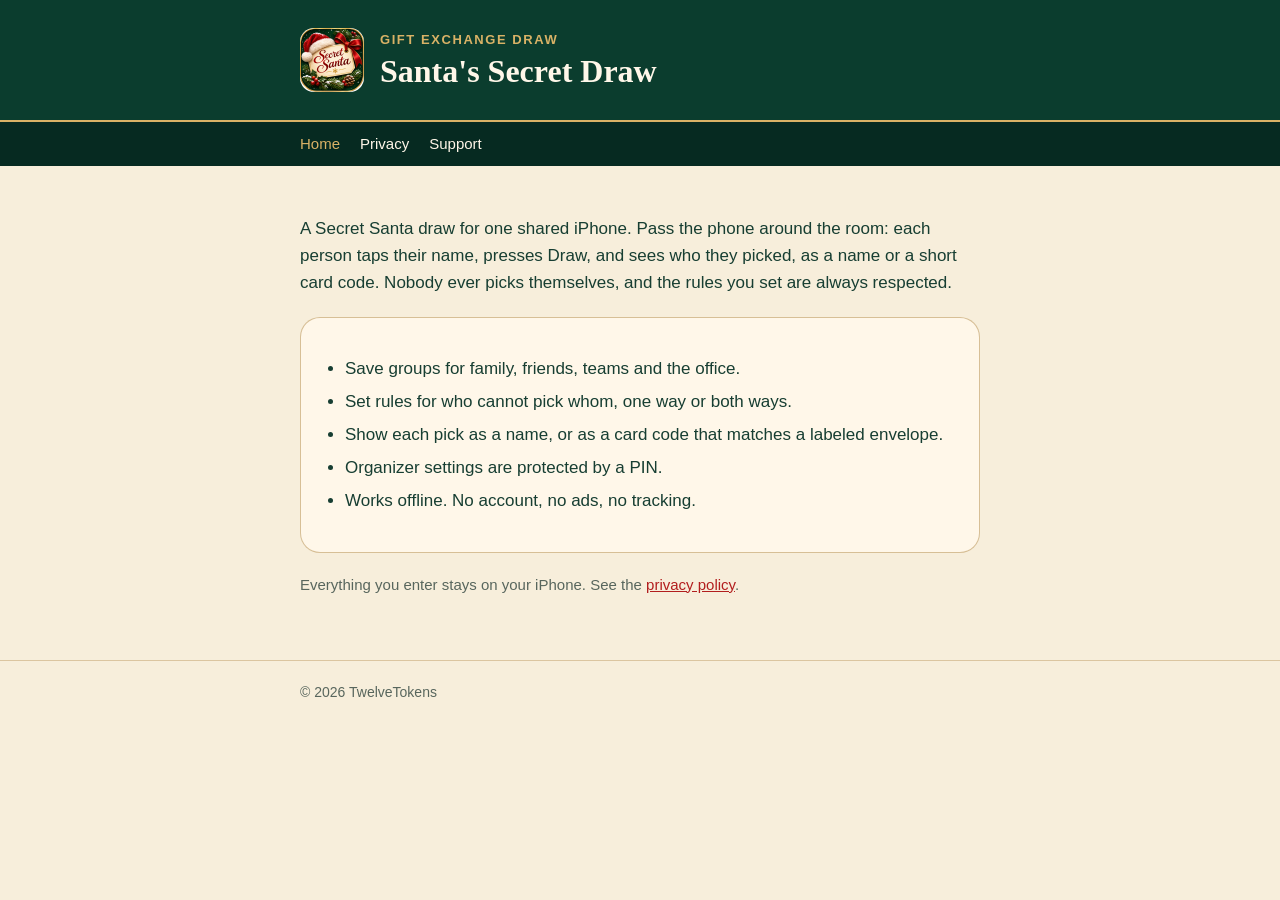
==== index.html @ 19a712e5 "Website for Santa's Secret Draw: home, privacy policy and support pages Served at santa.twelvetokens" ====
<!doctype html>
<html lang="en">
<head>
  <meta charset="utf-8">
  <meta name="viewport" content="width=device-width, initial-scale=1">
  <title>Santa's Secret Draw</title>
  <meta name="description" content="A Secret Santa draw for one shared iPhone. Pass the phone, keep the secret.">
  <link rel="icon" href="icon.png">
  <link rel="stylesheet" href="style.css">
</head>
<body>
  <header>
    <div class="wrap">
      <img src="icon.png" alt="">
      <div>
        <p class="label">Gift exchange draw</p>
        <h1>Santa's Secret Draw</h1>
      </div>
    </div>
  </header>
  <nav>
    <div class="wrap">
      <a href="./" aria-current="page">Home</a>
      <a href="privacy/">Privacy</a>
      <a href="support/">Support</a>
    </div>
  </nav>

  <main>
    <div class="wrap">
      <p>A Secret Santa draw for one shared iPhone. Pass the phone around the room: each person taps their name, presses Draw, and sees who they picked, as a name or a short card code. Nobody ever picks themselves, and the rules you set are always respected.</p>

      <div class="card">
        <ul>
          <li>Save groups for family, friends, teams and the office.</li>
          <li>Set rules for who cannot pick whom, one way or both ways.</li>
          <li>Show each pick as a name, or as a card code that matches a labeled envelope.</li>
          <li>Organizer settings are protected by a PIN.</li>
          <li>Works offline. No account, no ads, no tracking.</li>
        </ul>
      </div>

      <p class="muted">Everything you enter stays on your iPhone. See the <a href="privacy/">privacy policy</a>.</p>
    </div>
  </main>

  <footer>
    <div class="wrap">&copy; 2026 TwelveTokens</div>
  </footer>
</body>
</html>
---- style.css ----
/* Santa's Secret Draw: site styles. System fonts only, no external requests. */
:root {
  --evergreen: #0B3D2E;
  --evergreen-dark: #062A21;
  --cranberry: #B21E1E;
  --parchment: #F7EEDB;
  --cream: #FFF7E9;
  --gold: #D9B266;
  --gold-dark: #A77A32;
  --ink: #173E32;
  --muted: #58665D;
}

* { box-sizing: border-box; }

html { -webkit-text-size-adjust: 100%; }

body {
  margin: 0;
  background: var(--parchment);
  color: var(--ink);
  font: 17px/1.6 -apple-system, BlinkMacSystemFont, "Segoe UI", Roboto, Helvetica, Arial, sans-serif;
}

header {
  background: var(--evergreen);
  border-bottom: 2px solid var(--gold);
  color: var(--cream);
}

.wrap { max-width: 720px; margin: 0 auto; padding: 0 20px; }

header .wrap { display: flex; align-items: center; gap: 16px; padding-top: 28px; padding-bottom: 28px; }

header img { width: 64px; height: 64px; border-radius: 14px; flex: none; }

header .label {
  margin: 0;
  color: var(--gold);
  font-size: 13px;
  font-weight: 600;
  letter-spacing: 0.12em;
  text-transform: uppercase;
}

h1, h2 { font-family: "New York", Georgia, "Times New Roman", serif; }

header h1 { margin: 2px 0 0; font-size: 32px; line-height: 1.15; }

nav { background: var(--evergreen-dark); }
nav .wrap { display: flex; gap: 20px; padding-top: 10px; padding-bottom: 10px; flex-wrap: wrap; }
nav a { color: var(--cream); text-decoration: none; font-size: 15px; }
nav a:hover, nav a[aria-current="page"] { color: var(--gold); }

main { padding: 32px 0 48px; }

h2 { color: var(--evergreen); font-size: 24px; margin: 32px 0 8px; }

a { color: var(--cranberry); }

.card {
  background: var(--cream);
  border: 1px solid rgba(167, 122, 50, 0.45);
  border-radius: 20px;
  padding: 20px 22px;
  margin: 20px 0;
}

.card p:first-child { margin-top: 0; }
.card p:last-child { margin-bottom: 0; }

.muted { color: var(--muted); font-size: 15px; }

ul { padding-left: 22px; }
li { margin: 6px 0; }

footer { border-top: 1px solid rgba(167, 122, 50, 0.35); padding: 20px 0 40px; color: var(--muted); font-size: 14px; }
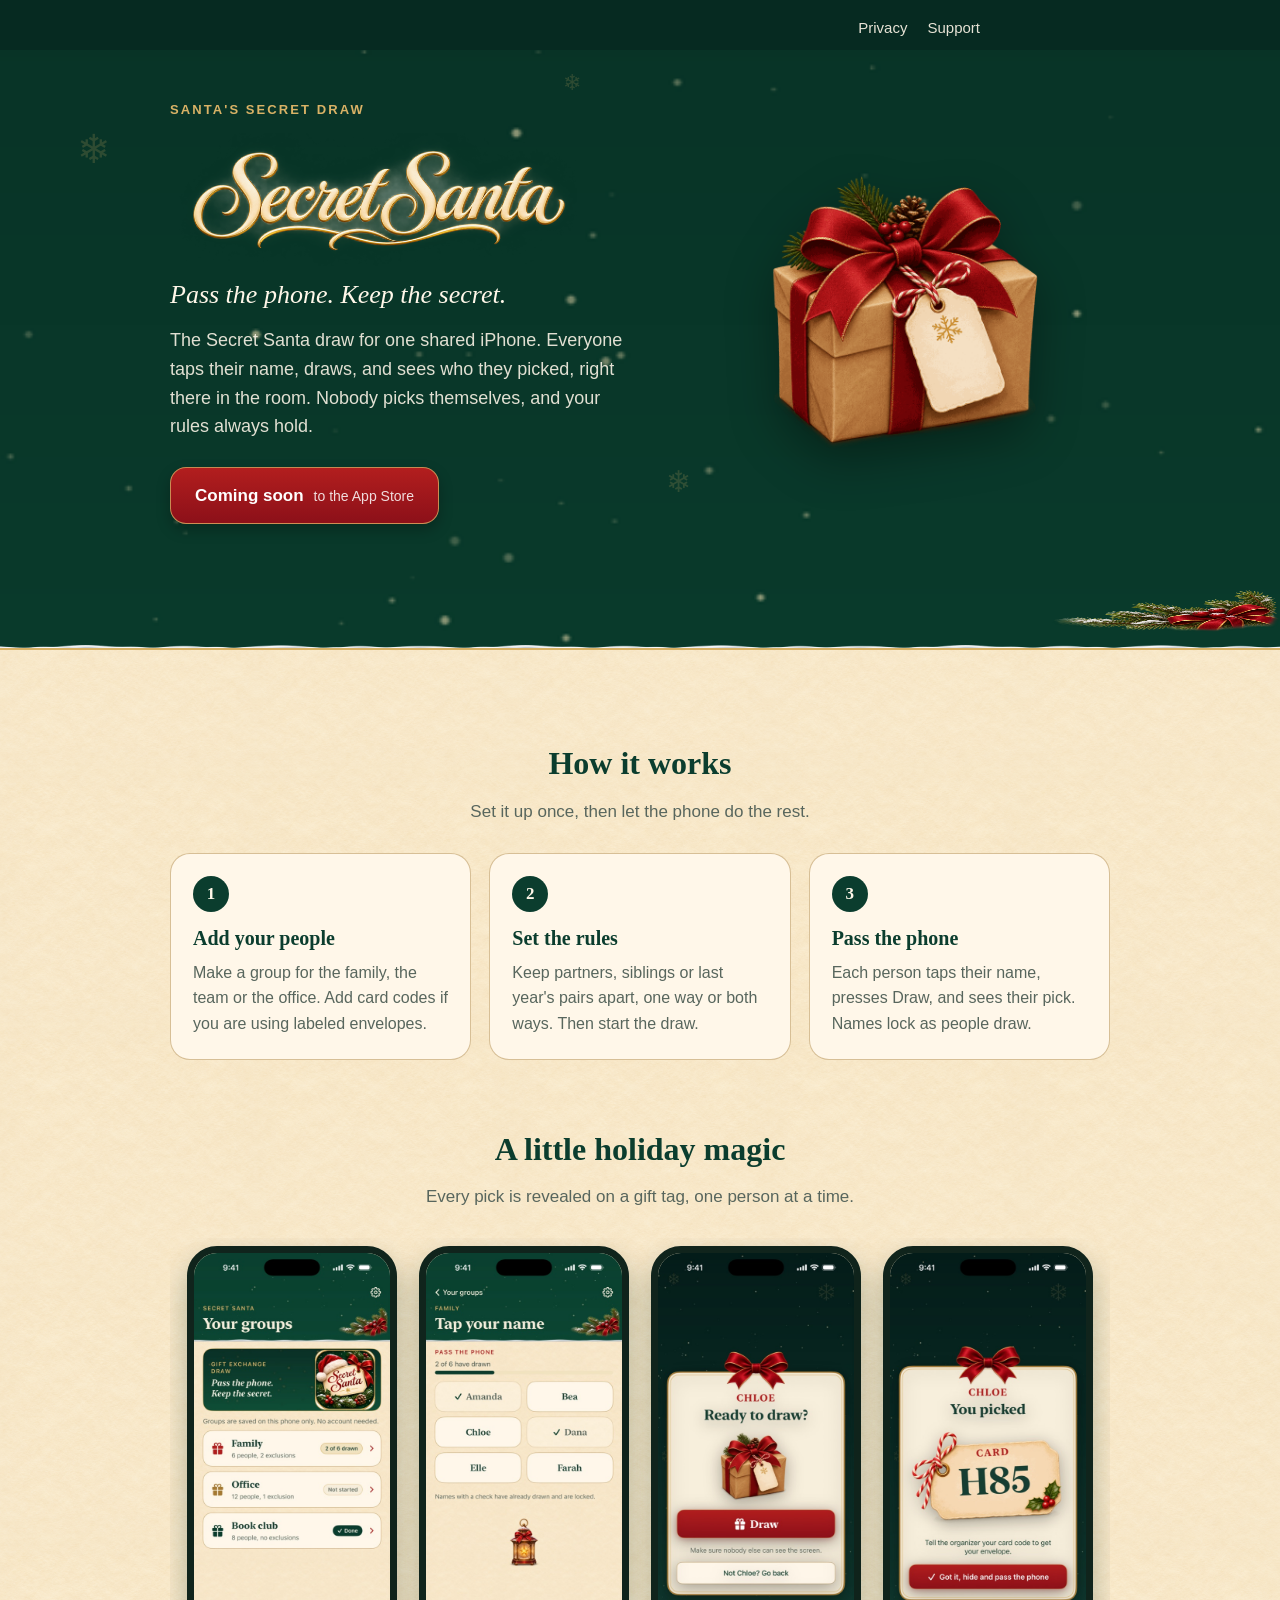
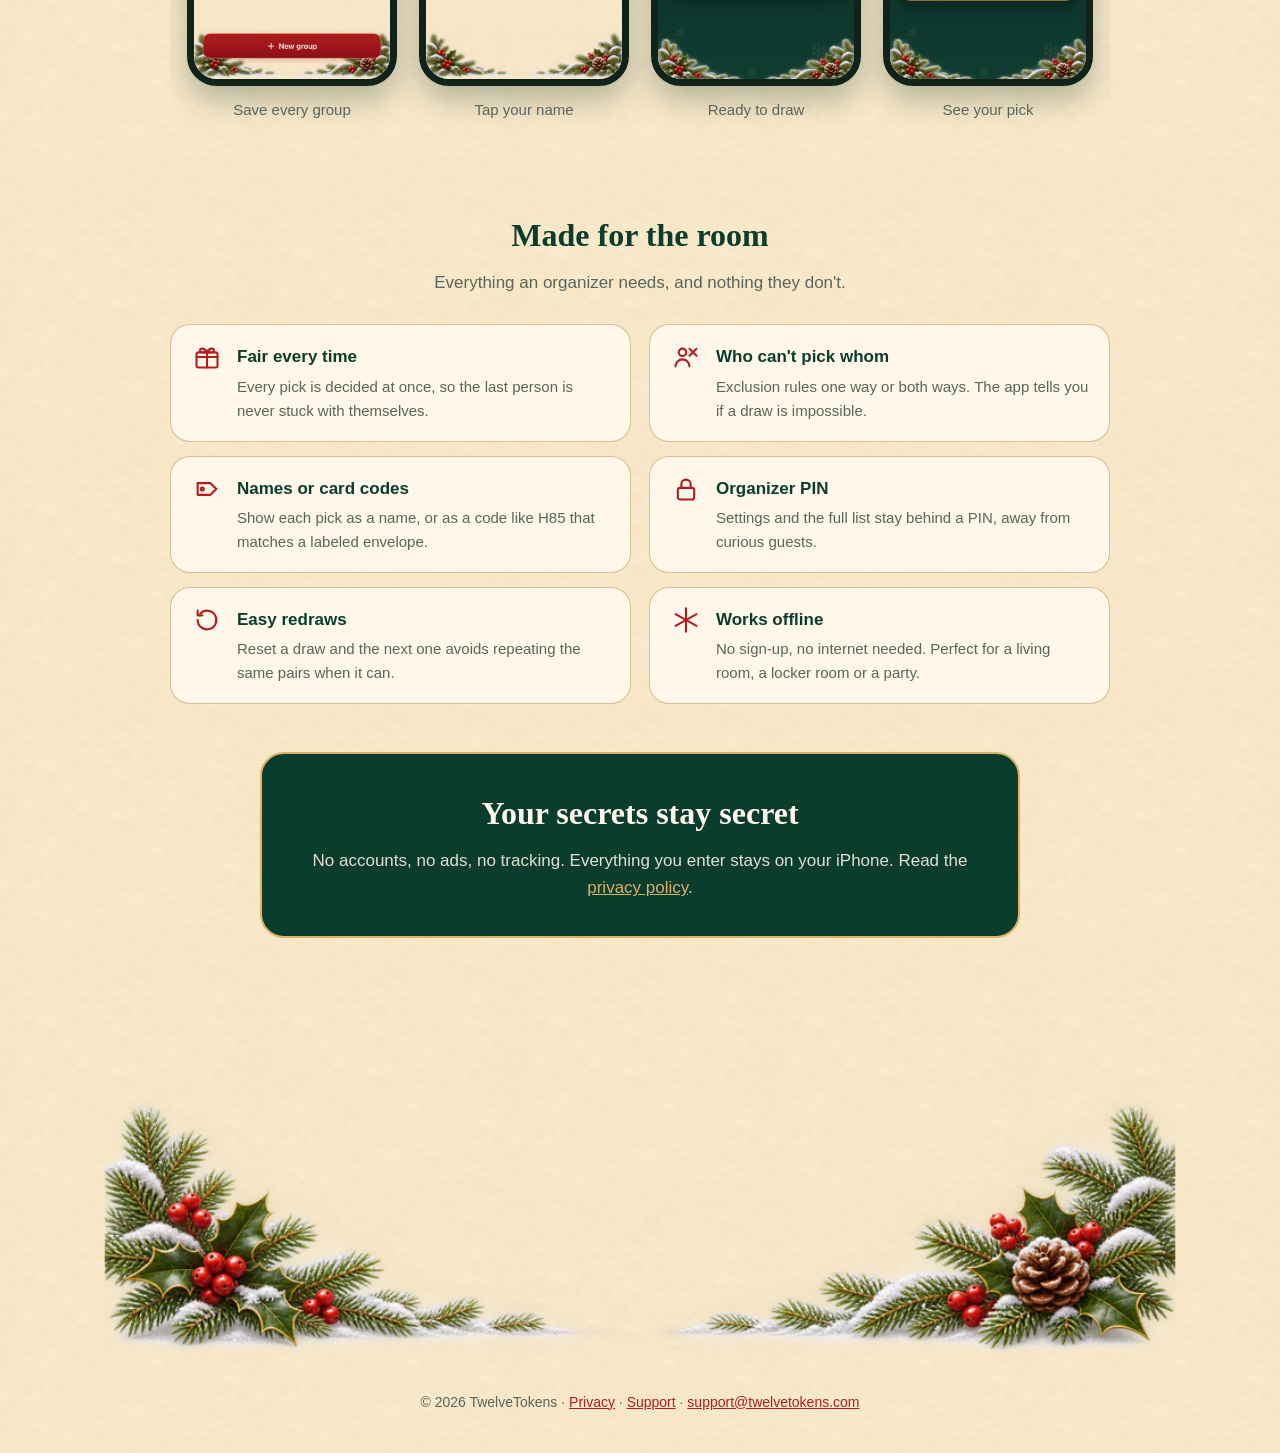
==== commit f4886bd8: "Home page: holiday hero, how it works, app screenshots, features Co-Authored-By: Claude Opus 5.5 <no" ====
--- a/index.html
+++ b/index.html
@@ -4,48 +4,135 @@
   <meta charset="utf-8">
   <meta name="viewport" content="width=device-width, initial-scale=1">
   <title>Santa's Secret Draw</title>
-  <meta name="description" content="A Secret Santa draw for one shared iPhone. Pass the phone, keep the secret.">
+  <meta name="description" content="A Secret Santa draw for one shared iPhone. Pass the phone, keep the secret. No accounts, no tracking.">
+  <meta property="og:title" content="Santa's Secret Draw">
+  <meta property="og:description" content="A Secret Santa draw for one shared iPhone. Pass the phone, keep the secret.">
+  <meta property="og:image" content="https://santa.twelvetokens.com/img/gift-box.png">
+  <meta name="theme-color" content="#0B3D2E">
   <link rel="icon" href="icon.png">
+  <link rel="apple-touch-icon" href="icon.png">
   <link rel="stylesheet" href="style.css">
 </head>
-<body>
-  <header>
+<body class="home">
+
+  <nav class="home-nav" aria-label="Site">
     <div class="wrap">
-      <img src="icon.png" alt="">
-      <div>
-        <p class="label">Gift exchange draw</p>
-        <h1>Santa's Secret Draw</h1>
-      </div>
-    </div>
-  </header>
-  <nav>
-    <div class="wrap">
-      <a href="./" aria-current="page">Home</a>
       <a href="privacy/">Privacy</a>
       <a href="support/">Support</a>
     </div>
   </nav>
 
+  <header class="hero">
+    <img class="fir" src="img/fir-branch.png" alt="">
+    <span class="flake" style="left:6%; top:18%;" aria-hidden="true">&#10052;</span>
+    <span class="flake" style="left:44%; top:10%; font-size:22px;" aria-hidden="true">&#10052;</span>
+    <span class="flake" style="left:52%; bottom:22%; font-size:30px;" aria-hidden="true">&#10052;</span>
+
+    <div class="wrap">
+      <div>
+        <p class="label">Santa's Secret Draw</p>
+        <img class="wordmark" src="img/wordmark-cream.png" alt="">
+        <h1>Santa's Secret Draw</h1>
+        <p class="tagline">Pass the phone. Keep the secret.</p>
+        <p class="lede">The Secret Santa draw for one shared iPhone. Everyone taps their name, draws, and sees who they picked, right there in the room. Nobody picks themselves, and your rules always hold.</p>
+        <span class="pill">Coming soon <small>to the App Store</small></span>
+      </div>
+      <img class="gift" src="img/gift-box.png" alt="A wrapped gift with a red bow and a blank gift tag">
+    </div>
+  </header>
+
   <main>
-    <div class="wrap">
-      <p>A Secret Santa draw for one shared iPhone. Pass the phone around the room: each person taps their name, presses Draw, and sees who they picked, as a name or a short card code. Nobody ever picks themselves, and the rules you set are always respected.</p>
+    <section class="section">
+      <div class="wrap">
+        <h2>How it works</h2>
+        <p class="intro">Set it up once, then let the phone do the rest.</p>
+        <div class="steps">
+          <div class="step">
+            <span class="num">1</span>
+            <h3>Add your people</h3>
+            <p>Make a group for the family, the team or the office. Add card codes if you are using labeled envelopes.</p>
+          </div>
+          <div class="step">
+            <span class="num">2</span>
+            <h3>Set the rules</h3>
+            <p>Keep partners, siblings or last year's pairs apart, one way or both ways. Then start the draw.</p>
+          </div>
+          <div class="step">
+            <span class="num">3</span>
+            <h3>Pass the phone</h3>
+            <p>Each person taps their name, presses Draw, and sees their pick. Names lock as people draw.</p>
+          </div>
+        </div>
+      </div>
+    </section>
 
-      <div class="card">
-        <ul>
-          <li>Save groups for family, friends, teams and the office.</li>
-          <li>Set rules for who cannot pick whom, one way or both ways.</li>
-          <li>Show each pick as a name, or as a card code that matches a labeled envelope.</li>
-          <li>Organizer settings are protected by a PIN.</li>
-          <li>Works offline. No account, no ads, no tracking.</li>
-        </ul>
+    <section class="section">
+      <div class="wrap">
+        <h2>A little holiday magic</h2>
+        <p class="intro">Every pick is revealed on a gift tag, one person at a time.</p>
+        <div class="phones">
+          <figure class="phone">
+            <img src="img/01-your-groups.jpg" alt="Your groups screen listing Family, Office and Book club" loading="lazy" width="506" height="1100">
+            <figcaption>Save every group</figcaption>
+          </figure>
+          <figure class="phone">
+            <img src="img/03-tap-your-name.jpg" alt="Tap your name screen with drawn names checked off" loading="lazy" width="506" height="1100">
+            <figcaption>Tap your name</figcaption>
+          </figure>
+          <figure class="phone">
+            <img src="img/04-ready-to-draw.jpg" alt="Ready to draw screen with a gift box and a red Draw button" loading="lazy" width="506" height="1100">
+            <figcaption>Ready to draw</figcaption>
+          </figure>
+          <figure class="phone">
+            <img src="img/05-you-picked.jpg" alt="You picked screen showing card code H85 on a gift tag" loading="lazy" width="506" height="1100">
+            <figcaption>See your pick</figcaption>
+          </figure>
+        </div>
       </div>
+    </section>
 
-      <p class="muted">Everything you enter stays on your iPhone. See the <a href="privacy/">privacy policy</a>.</p>
-    </div>
+    <section class="section">
+      <div class="wrap">
+        <h2>Made for the room</h2>
+        <p class="intro">Everything an organizer needs, and nothing they don't.</p>
+        <div class="features">
+          <div class="feature">
+            <svg class="icon" viewBox="0 0 24 24" width="28" height="28" fill="none" stroke="#B21E1E" stroke-width="1.8" stroke-linecap="round" stroke-linejoin="round" aria-hidden="true"><rect x="3" y="8" width="18" height="13" rx="1.5"/><path d="M3 12h18M12 8v13M12 8c-2-4-6-4-6-1.5S10 8 12 8zm0 0c2-4 6-4 6-1.5S14 8 12 8z"/></svg>
+            <div><h3>Fair every time</h3><p>Every pick is decided at once, so the last person is never stuck with themselves.</p></div>
+          </div>
+          <div class="feature">
+            <svg class="icon" viewBox="0 0 24 24" width="28" height="28" fill="none" stroke="#B21E1E" stroke-width="1.8" stroke-linecap="round" stroke-linejoin="round" aria-hidden="true"><circle cx="9" cy="8" r="3.2"/><path d="M3 20c0-3.3 2.7-6 6-6s6 2.7 6 6"/><path d="M15 5l6 6M21 5l-6 6"/></svg>
+            <div><h3>Who can't pick whom</h3><p>Exclusion rules one way or both ways. The app tells you if a draw is impossible.</p></div>
+          </div>
+          <div class="feature">
+            <svg class="icon" viewBox="0 0 24 24" width="28" height="28" fill="none" stroke="#B21E1E" stroke-width="1.8" stroke-linecap="round" stroke-linejoin="round" aria-hidden="true"><path d="M4 7h11l5 5-5 5H4z"/><circle cx="8" cy="12" r="1.3"/></svg>
+            <div><h3>Names or card codes</h3><p>Show each pick as a name, or as a code like H85 that matches a labeled envelope.</p></div>
+          </div>
+          <div class="feature">
+            <svg class="icon" viewBox="0 0 24 24" width="28" height="28" fill="none" stroke="#B21E1E" stroke-width="1.8" stroke-linecap="round" stroke-linejoin="round" aria-hidden="true"><rect x="5" y="11" width="14" height="10" rx="2"/><path d="M8 11V8a4 4 0 0 1 8 0v3"/></svg>
+            <div><h3>Organizer PIN</h3><p>Settings and the full list stay behind a PIN, away from curious guests.</p></div>
+          </div>
+          <div class="feature">
+            <svg class="icon" viewBox="0 0 24 24" width="28" height="28" fill="none" stroke="#B21E1E" stroke-width="1.8" stroke-linecap="round" stroke-linejoin="round" aria-hidden="true"><path d="M4 12a8 8 0 1 0 2.3-5.6"/><path d="M4 4v4h4"/></svg>
+            <div><h3>Easy redraws</h3><p>Reset a draw and the next one avoids repeating the same pairs when it can.</p></div>
+          </div>
+          <div class="feature">
+            <svg class="icon" viewBox="0 0 24 24" width="28" height="28" fill="none" stroke="#B21E1E" stroke-width="1.8" stroke-linecap="round" stroke-linejoin="round" aria-hidden="true"><path d="M12 2v20M3 7l18 10M21 7L3 17"/></svg>
+            <div><h3>Works offline</h3><p>No sign-up, no internet needed. Perfect for a living room, a locker room or a party.</p></div>
+          </div>
+        </div>
+
+        <div class="promise">
+          <h2>Your secrets stay secret</h2>
+          <p>No accounts, no ads, no tracking. Everything you enter stays on your iPhone. Read the <a href="privacy/">privacy policy</a>.</p>
+        </div>
+      </div>
+    </section>
   </main>
 
+  <div class="foliage-footer" aria-hidden="true"><img src="img/foliage.png" alt=""></div>
   <footer>
-    <div class="wrap">&copy; 2026 TwelveTokens</div>
+    <div class="wrap">&copy; 2026 TwelveTokens · <a href="privacy/">Privacy</a> · <a href="support/">Support</a> · <a href="mailto:support@twelvetokens.com">support@twelvetokens.com</a></div>
   </footer>
 </body>
 </html>
--- a/style.css
+++ b/style.css
@@ -75,3 +75,117 @@
 li { margin: 6px 0; }
 
 footer { border-top: 1px solid rgba(167, 122, 50, 0.35); padding: 20px 0 40px; color: var(--muted); font-size: 14px; }
+
+/* ---------- Shared texture ---------- */
+body { background: var(--parchment) url("img/parchment.png") repeat; background-size: 256px; }
+
+/* ---------- Home page ---------- */
+.home-nav {
+  position: absolute; top: 0; left: 0; right: 0; z-index: 3;
+}
+.home-nav .wrap { display: flex; justify-content: flex-end; gap: 20px; padding-top: 16px; }
+.home-nav a { color: var(--cream); text-decoration: none; font-size: 15px; opacity: 0.9; }
+.home-nav a:hover { color: var(--gold); opacity: 1; }
+
+.hero {
+  position: relative;
+  overflow: hidden;
+  color: var(--cream);
+  background: var(--evergreen) url("img/evergreen.png") center / cover no-repeat;
+  padding: 72px 0 96px;
+}
+.hero::after { /* snow drift along the bottom edge */
+  content: ""; position: absolute; left: 0; right: 0; bottom: -2px; height: 26px;
+  background: url("img/snow-edge.png") repeat-x bottom / 440px 26px;
+}
+.hero .fir {
+  position: absolute; bottom: 14px; right: -6px; width: 300px;
+  pointer-events: none; z-index: 1;
+}
+.hero .flake { position: absolute; color: var(--gold); opacity: 0.18; font-size: 40px; pointer-events: none; }
+
+.hero .wrap {
+  position: relative; z-index: 2;
+  display: grid; grid-template-columns: 1.15fr 0.85fr; align-items: center; gap: 24px;
+  max-width: 980px;
+}
+.hero .label { margin: 0 0 8px; color: var(--gold); font-size: 13px; font-weight: 600; letter-spacing: 0.16em; text-transform: uppercase; }
+.hero .wordmark { width: 100%; max-width: 440px; height: auto; display: block; margin: 0 0 8px -12px; }
+.hero h1 { position: absolute; width: 1px; height: 1px; overflow: hidden; clip: rect(0 0 0 0); }
+.hero .tagline { font-family: "New York", Georgia, serif; font-style: italic; font-size: 26px; line-height: 1.3; margin: 0 0 14px; }
+.hero .lede { font-size: 18px; max-width: 470px; margin: 0 0 26px; color: rgba(255, 247, 233, 0.88); }
+.hero .gift { width: 100%; max-width: 340px; height: auto; justify-self: center; filter: drop-shadow(0 18px 24px rgba(0,0,0,0.35)); }
+
+.pill {
+  display: inline-flex; align-items: center; gap: 10px;
+  padding: 14px 24px; border-radius: 16px;
+  background: linear-gradient(var(--cranberry), #8C1019);
+  border: 1px solid rgba(217, 178, 102, 0.75);
+  color: #fff; font-weight: 600; text-decoration: none; font-size: 17px;
+  box-shadow: 0 6px 14px rgba(0,0,0,0.25);
+}
+.pill small { font-weight: 500; opacity: 0.85; font-size: 14px; }
+
+.section { padding: 56px 0 8px; }
+.section .wrap { max-width: 980px; }
+.section h2 { text-align: center; font-size: 32px; margin: 0 0 8px; }
+.section .intro { text-align: center; color: var(--muted); max-width: 560px; margin: 0 auto 28px; }
+
+.steps { display: grid; grid-template-columns: repeat(3, 1fr); gap: 18px; }
+.step { background: var(--cream); border: 1px solid rgba(167,122,50,0.45); border-radius: 20px; padding: 22px; }
+.step .num {
+  display: inline-grid; place-items: center; width: 36px; height: 36px; border-radius: 50%;
+  background: var(--evergreen); color: var(--cream); font-family: Georgia, serif; font-weight: 700; margin-bottom: 10px;
+}
+.step h3 { margin: 0 0 6px; font-family: "New York", Georgia, serif; font-size: 20px; color: var(--evergreen); }
+.step p { margin: 0; color: var(--muted); font-size: 16px; }
+
+.phones {
+  display: flex; gap: 22px; justify-content: center;
+  overflow-x: auto; scroll-snap-type: x mandatory; padding: 8px 4px 24px;
+}
+.phone {
+  flex: 0 0 auto; width: 210px; margin: 0; scroll-snap-align: center;
+  text-align: center;
+}
+.phone img {
+  width: 100%; height: auto; display: block;
+  border-radius: 30px; border: 7px solid #10241C;
+  box-shadow: 0 14px 30px rgba(6, 42, 33, 0.28);
+  background: #10241C;
+}
+.phone figcaption { margin-top: 12px; font-size: 15px; color: var(--muted); }
+
+.features { display: grid; grid-template-columns: repeat(2, 1fr); gap: 14px 18px; }
+.feature { display: flex; gap: 14px; align-items: flex-start; background: var(--cream); border: 1px solid rgba(167,122,50,0.45); border-radius: 20px; padding: 18px 20px; }
+.feature .icon { font-size: 24px; line-height: 1; flex: none; width: 32px; text-align: center; }
+.feature h3 { margin: 0 0 4px; font-size: 17px; color: var(--evergreen); }
+.feature p { margin: 0; color: var(--muted); font-size: 15px; }
+
+.promise {
+  margin: 48px auto 0; max-width: 760px; text-align: center;
+  background: var(--evergreen); color: var(--cream); border-radius: 24px; padding: 34px 26px;
+  border: 2px solid var(--gold);
+}
+.promise h2 { color: var(--cream); margin: 0 0 8px; }
+.promise p { margin: 0; color: rgba(255,247,233,0.88); }
+.promise a { color: var(--gold); }
+
+.foliage-footer { margin-top: 8px; position: relative; overflow: hidden; }
+/* The artwork has wide empty margins: draw it wider than the page so the
+   clusters sit near the corners. */
+.foliage-footer img { display: block; width: 140%; max-width: 1500px; height: auto; margin: 0 auto -6px; position: relative; left: 50%; transform: translateX(-50%); }
+.home footer { border-top: 0; text-align: center; }
+
+@media (max-width: 760px) {
+  .hero { padding: 64px 0 80px; }
+  .hero .wrap { grid-template-columns: 1fr; text-align: center; }
+  .hero .wordmark { margin: 0 auto 8px; max-width: 340px; }
+  .hero .lede { margin-left: auto; margin-right: auto; }
+  .hero .gift { max-width: 220px; order: -1; }
+  .hero .fir { width: 170px; }
+  .steps, .features { grid-template-columns: 1fr; }
+  .phones { justify-content: flex-start; }
+  .phone { width: 190px; }
+  .section h2 { font-size: 28px; }
+}
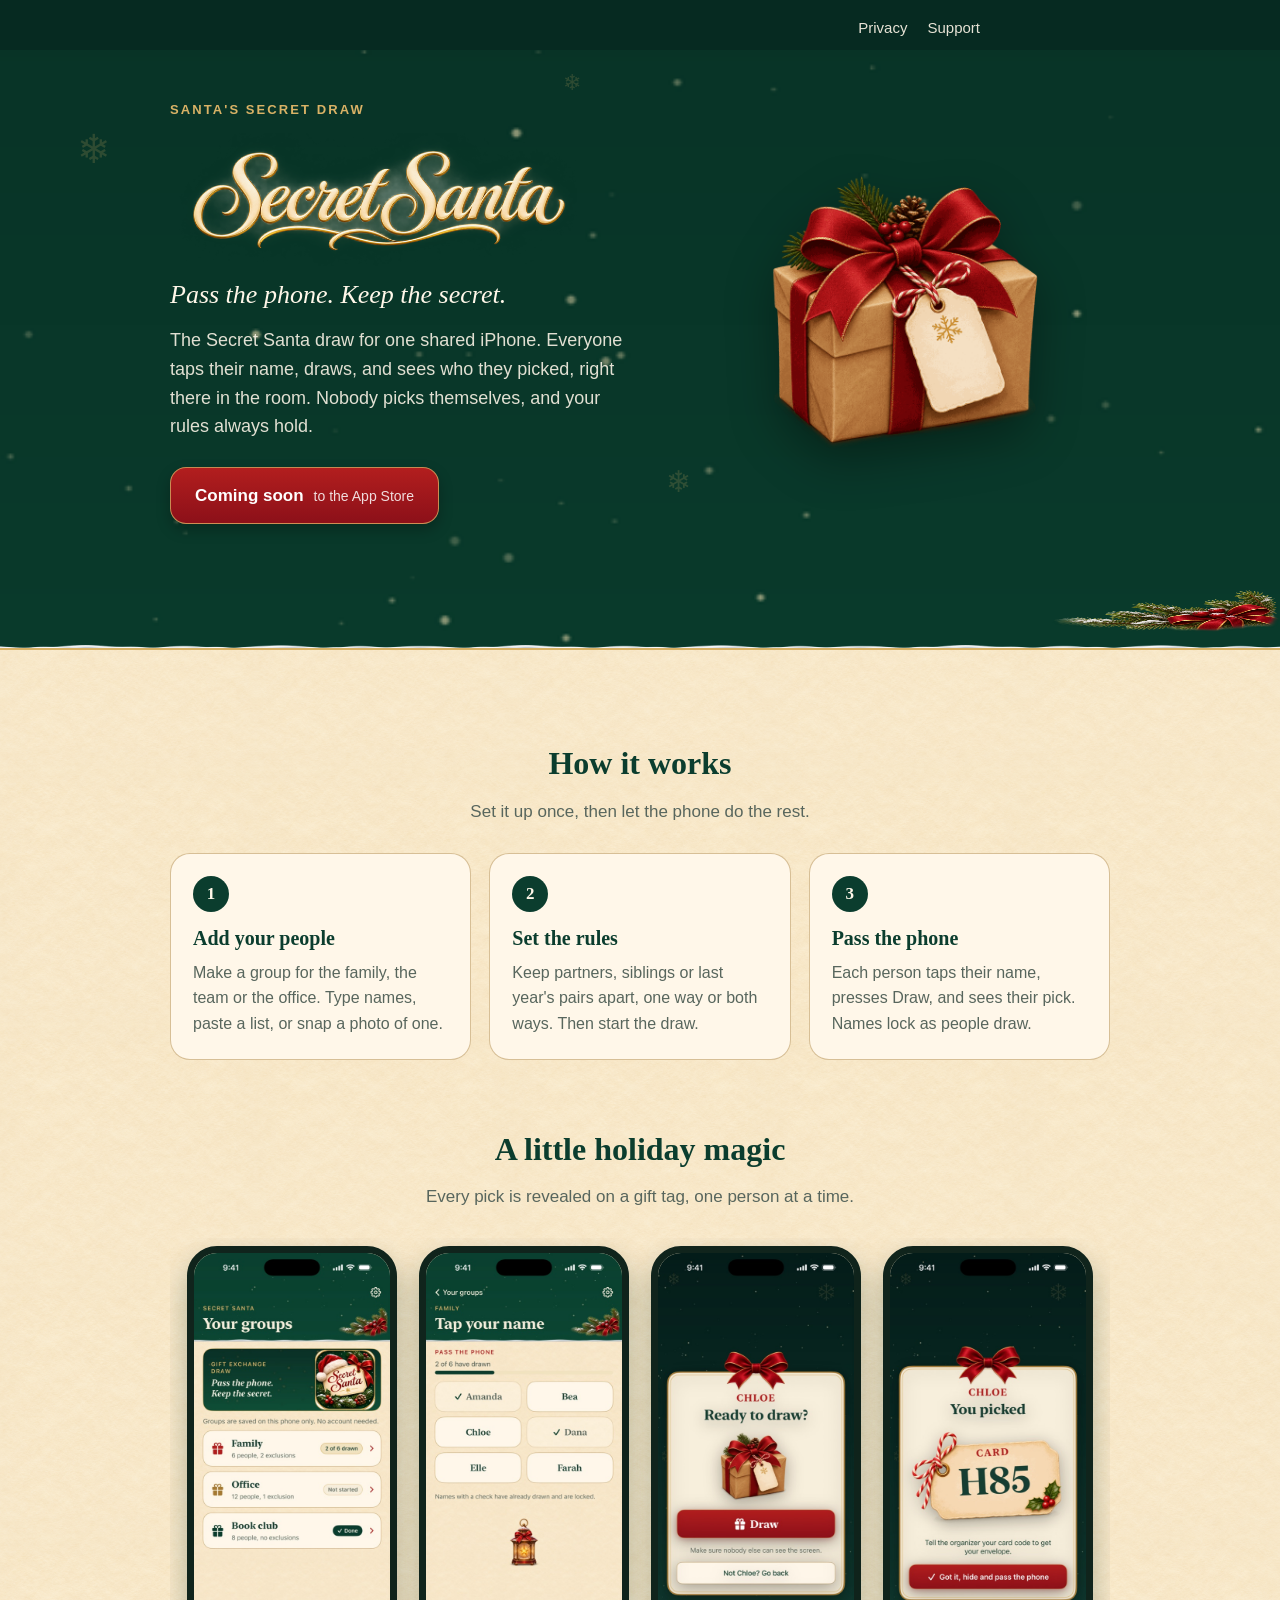
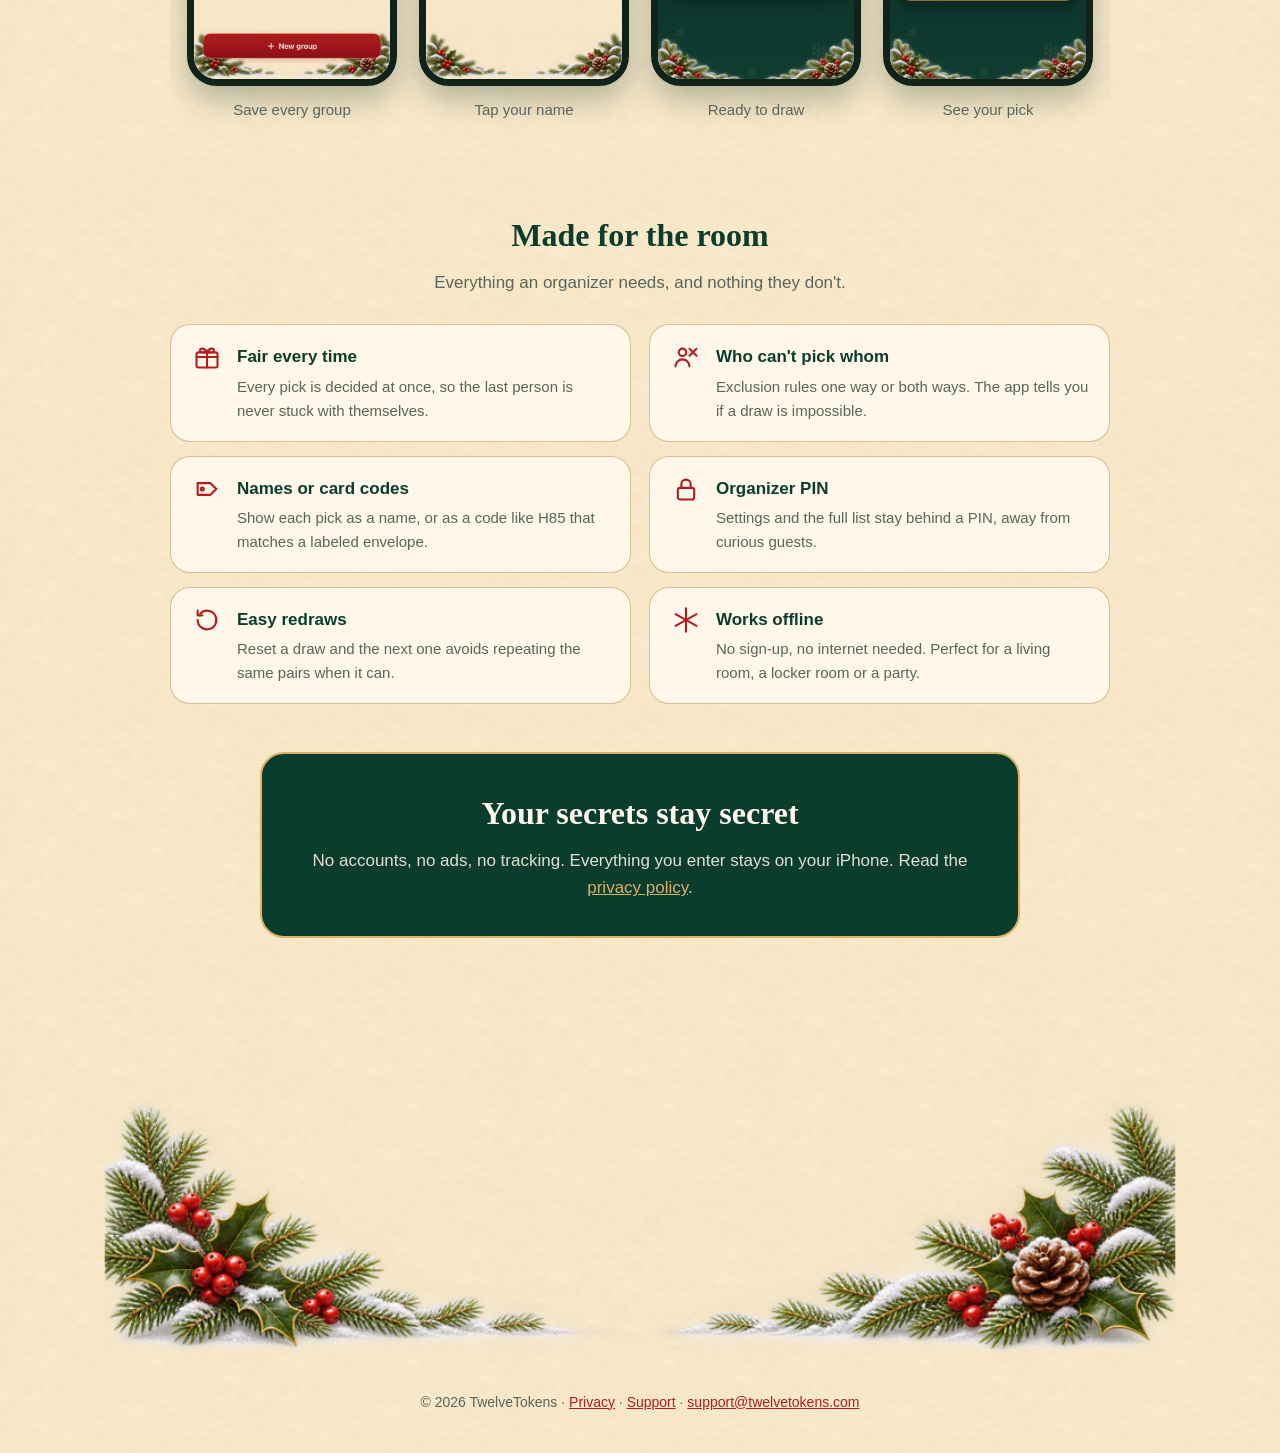
==== commit 30cf41ca: "Describe list import: paste, scan a list with the camera, or choose a photo Privacy policy gains a C" ====
--- a/index.html
+++ b/index.html
@@ -50,7 +50,7 @@
           <div class="step">
             <span class="num">1</span>
             <h3>Add your people</h3>
-            <p>Make a group for the family, the team or the office. Add card codes if you are using labeled envelopes.</p>
+            <p>Make a group for the family, the team or the office. Type names, paste a list, or snap a photo of one.</p>
           </div>
           <div class="step">
             <span class="num">2</span>
